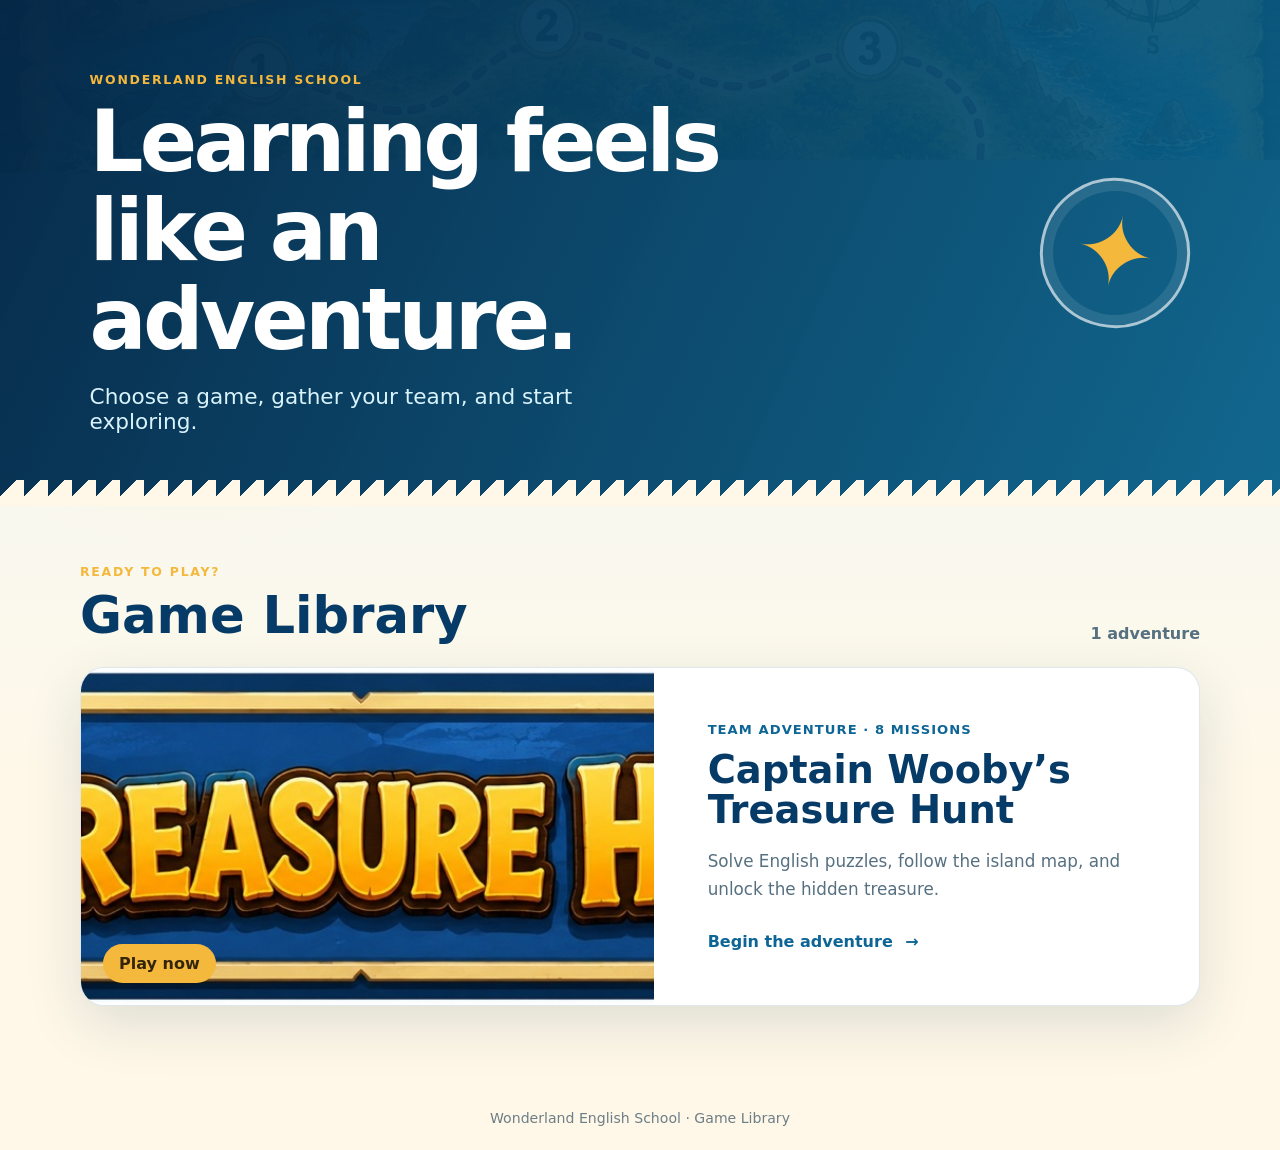
==== index.html @ d1d81f5c "Publish Wonderland game library" ====
<!doctype html>
<html lang="en">
<head>
  <meta charset="utf-8">
  <meta name="viewport" content="width=device-width, initial-scale=1">
  <meta name="theme-color" content="#073b67">
  <meta name="description" content="Interactive classroom games from Wonderland English School.">
  <title>Wonderland Game Library</title>
  <link rel="stylesheet" href="library.css">
</head>
<body>
  <header class="hero">
    <div class="hero-copy">
      <p class="eyebrow">Wonderland English School</p>
      <h1>Learning feels like an adventure.</h1>
      <p class="intro">Choose a game, gather your team, and start exploring.</p>
    </div>
    <div class="compass" aria-hidden="true"><span>✦</span></div>
  </header>

  <main>
    <section class="games" aria-labelledby="games-title">
      <div class="section-heading">
        <div>
          <p class="eyebrow">Ready to play?</p>
          <h2 id="games-title">Game Library</h2>
        </div>
        <span class="game-count">1 adventure</span>
      </div>

      <a class="game-card" href="games/treasure-hunt/">
        <div class="card-art">
          <img src="games/treasure-hunt/assets/images/treasure-hunt-banner.jpg" alt="">
          <span class="play-badge">Play now</span>
        </div>
        <div class="card-body">
          <p class="card-label">Team adventure · 8 missions</p>
          <h3>Captain Wooby’s Treasure Hunt</h3>
          <p>Solve English puzzles, follow the island map, and unlock the hidden treasure.</p>
          <span class="card-action">Begin the adventure <b aria-hidden="true">→</b></span>
        </div>
      </a>
    </section>
  </main>

  <footer>Wonderland English School · Game Library</footer>
</body>
</html>
---- library.css ----
:root {
  color-scheme: light;
  --navy: #073b67;
  --blue: #0d6596;
  --gold: #f4b83c;
  --cream: #fff8e8;
  --ink: #142d3f;
  --muted: #567080;
}

* { box-sizing: border-box; }

body {
  margin: 0;
  min-height: 100vh;
  color: var(--ink);
  background:
    radial-gradient(circle at 15% 10%, rgba(244, 184, 60, .2), transparent 27rem),
    linear-gradient(180deg, #eef9fc 0, var(--cream) 70%);
  font-family: ui-rounded, "Avenir Next", Avenir, system-ui, sans-serif;
}

.hero {
  position: relative;
  overflow: hidden;
  min-height: 340px;
  padding: 72px max(7vw, 24px);
  display: flex;
  align-items: center;
  justify-content: space-between;
  color: white;
  background:
    linear-gradient(115deg, rgba(4, 40, 72, .98), rgba(8, 101, 144, .92)),
    url("games/treasure-hunt/assets/images/pirate-island-map.jpg") center / cover;
}

.hero::after {
  content: "";
  position: absolute;
  inset: auto 0 0;
  height: 26px;
  background: linear-gradient(135deg, transparent 12px, var(--cream) 0) 0 0 / 24px 100%;
}

.hero-copy { position: relative; z-index: 1; max-width: 720px; }

.eyebrow {
  margin: 0 0 10px;
  color: var(--gold);
  font-weight: 800;
  letter-spacing: .14em;
  text-transform: uppercase;
  font-size: .78rem;
}

h1, h2, h3 { margin: 0; line-height: 1.05; }
h1 { max-width: 680px; font-size: clamp(2.7rem, 7vw, 5.3rem); letter-spacing: -.045em; }
.intro { max-width: 540px; margin: 20px 0 0; font-size: clamp(1.05rem, 2.2vw, 1.35rem); color: #d9f3fb; }

.compass {
  position: relative;
  z-index: 1;
  flex: 0 0 auto;
  width: 150px;
  height: 150px;
  margin-left: 32px;
  display: grid;
  place-items: center;
  border: 3px solid rgba(255,255,255,.65);
  border-radius: 50%;
  box-shadow: inset 0 0 0 10px rgba(255,255,255,.1);
  transform: rotate(12deg);
}

.compass span { color: var(--gold); font-size: 6rem; line-height: 1; }

main { width: min(1120px, calc(100% - 40px)); margin: 0 auto; padding: 58px 0 80px; }
.section-heading { display: flex; align-items: end; justify-content: space-between; gap: 20px; margin-bottom: 24px; }
h2 { font-size: clamp(2rem, 4vw, 3.2rem); color: var(--navy); }
.game-count { color: var(--muted); font-weight: 700; }

.game-card {
  overflow: hidden;
  display: grid;
  grid-template-columns: minmax(280px, 1.05fr) 1fr;
  color: inherit;
  text-decoration: none;
  background: white;
  border: 1px solid rgba(7, 59, 103, .12);
  border-radius: 24px;
  box-shadow: 0 18px 55px rgba(19, 67, 88, .14);
  transition: transform .2s ease, box-shadow .2s ease;
}

.game-card:hover, .game-card:focus-visible {
  transform: translateY(-4px);
  box-shadow: 0 24px 65px rgba(19, 67, 88, .2);
  outline: none;
}

.card-art { position: relative; min-height: 330px; background: var(--navy); }
.card-art img { width: 100%; height: 100%; object-fit: cover; display: block; }
.play-badge { position: absolute; left: 22px; bottom: 22px; padding: 10px 16px; background: var(--gold); color: #342508; border-radius: 999px; font-weight: 900; }
.card-body { padding: clamp(28px, 5vw, 54px); display: flex; flex-direction: column; justify-content: center; }
.card-label { margin: 0 0 13px; color: var(--blue); font-size: .82rem; font-weight: 800; letter-spacing: .08em; text-transform: uppercase; }
h3 { color: var(--navy); font-size: clamp(1.8rem, 3vw, 2.7rem); }
.card-body > p:not(.card-label) { margin: 18px 0 28px; color: var(--muted); font-size: 1.05rem; line-height: 1.65; }
.card-action { color: var(--blue); font-weight: 900; }
.card-action b { display: inline-block; margin-left: 7px; transition: transform .2s ease; }
.game-card:hover .card-action b { transform: translateX(5px); }

footer { padding: 24px; text-align: center; color: #6c7e86; font-size: .88rem; }

@media (max-width: 720px) {
  .hero { min-height: 300px; padding-top: 58px; padding-bottom: 64px; }
  .compass { display: none; }
  .game-card { grid-template-columns: 1fr; }
  .card-art { min-height: 220px; }
  .card-body { padding: 28px; }
}

@media (prefers-reduced-motion: reduce) {
  *, *::before, *::after { scroll-behavior: auto !important; transition: none !important; }
}
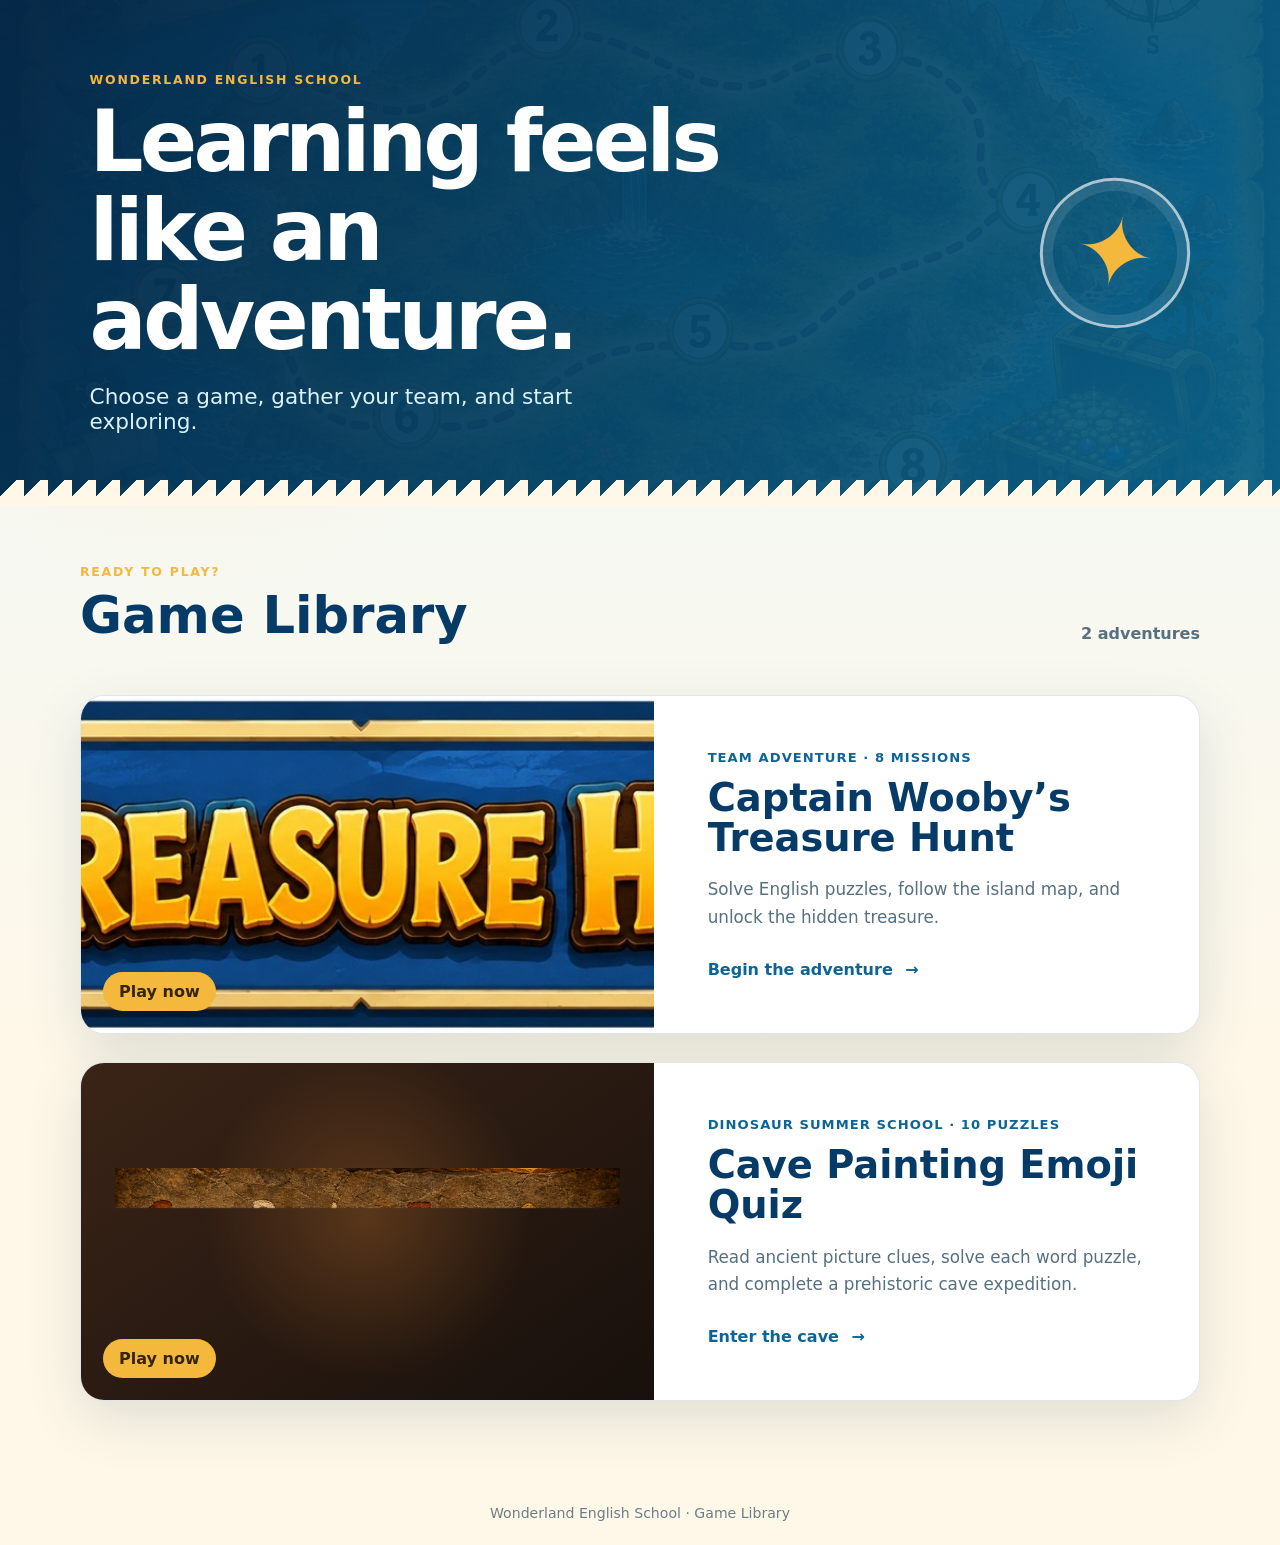
==== commit e1ad6acf: "Add Cave Painting Emoji Quiz" ====
--- a/index.html
+++ b/index.html
@@ -25,7 +25,7 @@
           <p class="eyebrow">Ready to play?</p>
           <h2 id="games-title">Game Library</h2>
         </div>
-        <span class="game-count">1 adventure</span>
+        <span class="game-count">2 adventures</span>
       </div>
 
       <a class="game-card" href="games/treasure-hunt/">
@@ -40,6 +40,19 @@
           <span class="card-action">Begin the adventure <b aria-hidden="true">→</b></span>
         </div>
       </a>
+
+      <a class="game-card" href="games/cave-painting/">
+        <div class="card-art cave-card-art">
+          <img src="games/cave-painting/public/game-title-banner.png" alt="Cave Painting Emoji Quiz">
+          <span class="play-badge">Play now</span>
+        </div>
+        <div class="card-body">
+          <p class="card-label">Dinosaur summer school · 10 puzzles</p>
+          <h3>Cave Painting Emoji Quiz</h3>
+          <p>Read ancient picture clues, solve each word puzzle, and complete a prehistoric cave expedition.</p>
+          <span class="card-action">Enter the cave <b aria-hidden="true">→</b></span>
+        </div>
+      </a>
     </section>
   </main>
 
--- a/library.css
+++ b/library.css
@@ -92,6 +92,15 @@
   transition: transform .2s ease, box-shadow .2s ease;
 }
 
+.games {
+  display: grid;
+  gap: 28px;
+}
+
+.section-heading {
+  grid-column: 1 / -1;
+}
+
 .game-card:hover, .game-card:focus-visible {
   transform: translateY(-4px);
   box-shadow: 0 24px 65px rgba(19, 67, 88, .2);
@@ -100,6 +109,16 @@
 
 .card-art { position: relative; min-height: 330px; background: var(--navy); }
 .card-art img { width: 100%; height: 100%; object-fit: cover; display: block; }
+.cave-card-art {
+  background: #24150d;
+}
+.cave-card-art img {
+  object-fit: contain;
+  padding: clamp(18px, 3vw, 34px);
+  background:
+    radial-gradient(circle at 50% 45%, rgba(224, 135, 50, .26), transparent 48%),
+    linear-gradient(145deg, #3b2417, #17100c);
+}
 .play-badge { position: absolute; left: 22px; bottom: 22px; padding: 10px 16px; background: var(--gold); color: #342508; border-radius: 999px; font-weight: 900; }
 .card-body { padding: clamp(28px, 5vw, 54px); display: flex; flex-direction: column; justify-content: center; }
 .card-label { margin: 0 0 13px; color: var(--blue); font-size: .82rem; font-weight: 800; letter-spacing: .08em; text-transform: uppercase; }
